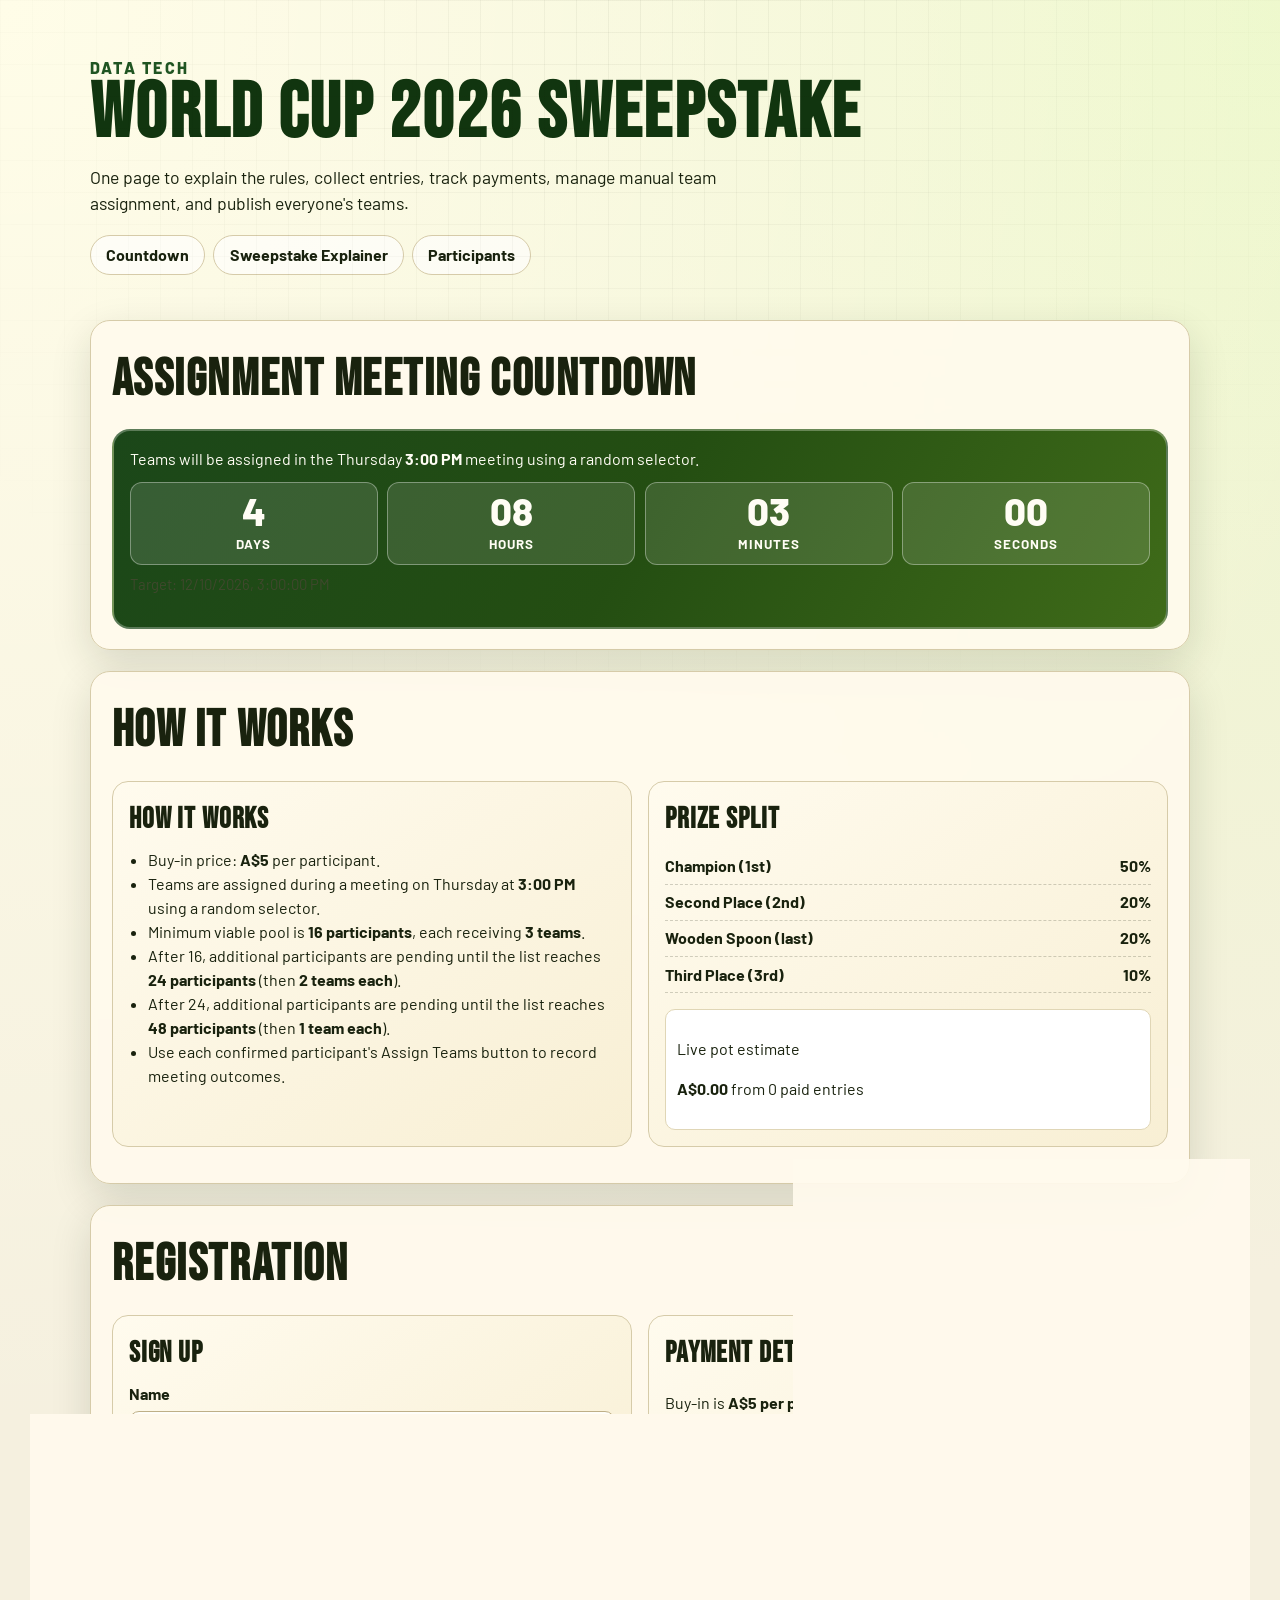
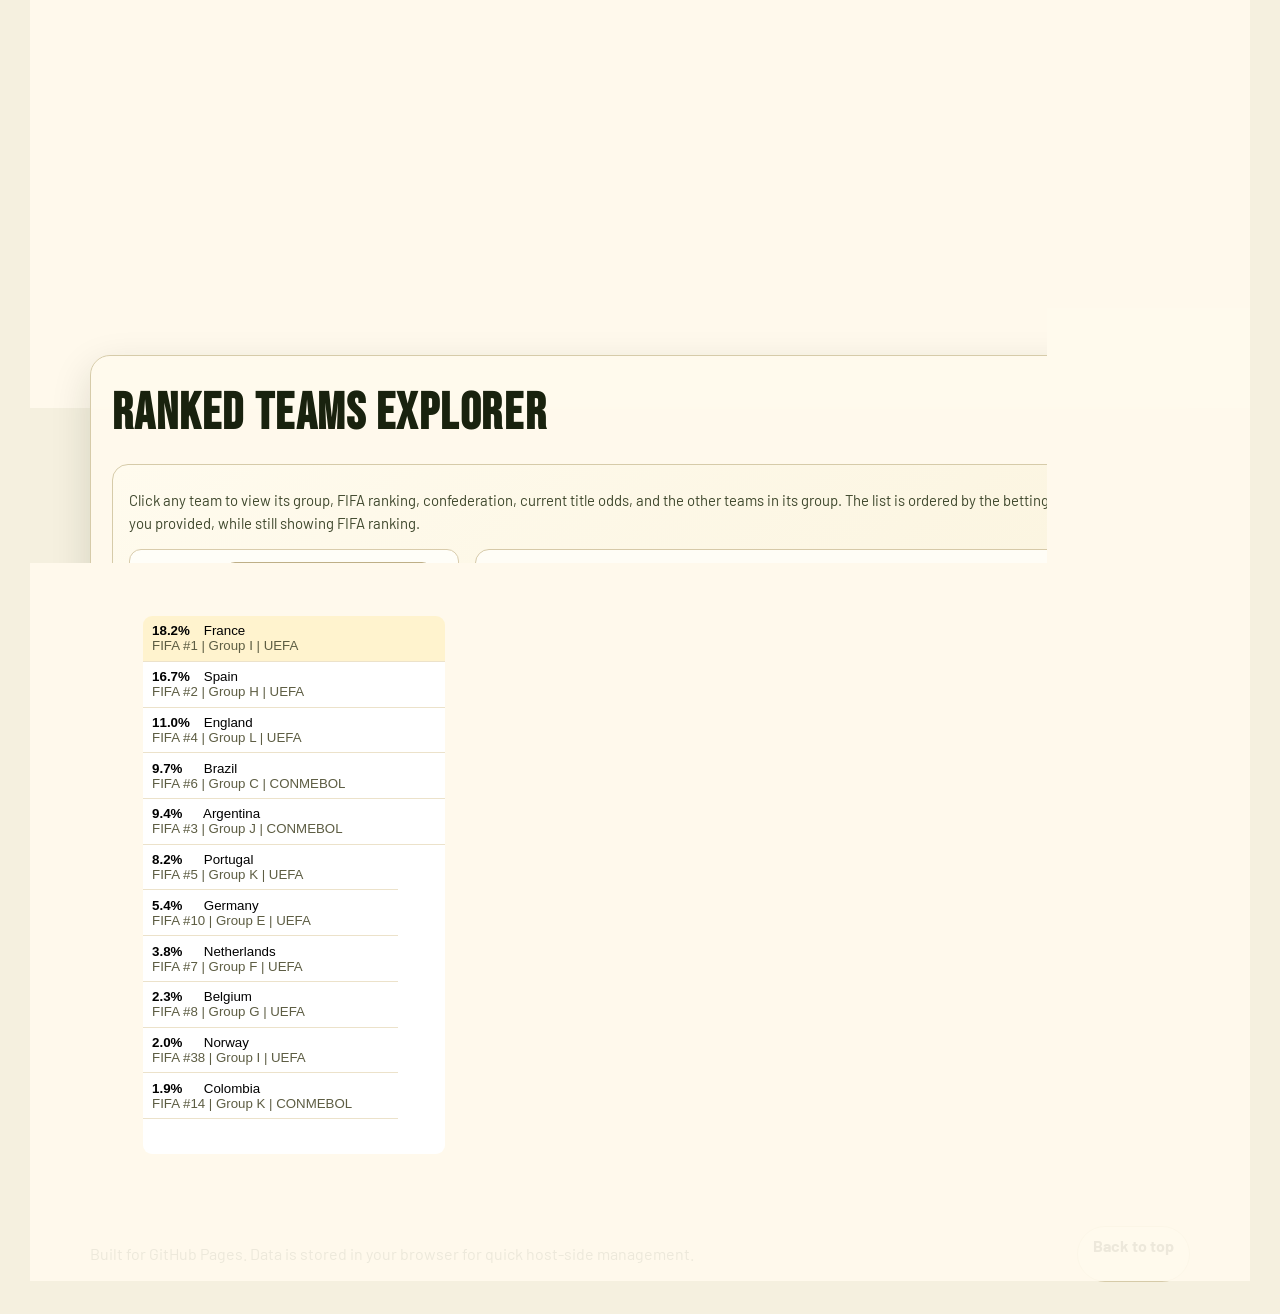
==== index.html @ b3dd6ff3 "Initial commit: FIFA World Cup 2026 Sweepstake application" ====
<!DOCTYPE html>
<html lang="en">
<head>
  <meta charset="UTF-8" />
  <meta name="viewport" content="width=device-width, initial-scale=1.0" />
  <title>FIFA World Cup 2026 Sweepstake</title>
  <meta name="description" content="Organise and run a FIFA World Cup 2026 sweepstake with signup, payment tracking, countdown, and manual team assignment." />
  <link rel="preconnect" href="https://fonts.googleapis.com" />
  <link rel="preconnect" href="https://fonts.gstatic.com" crossorigin />
  <link href="https://fonts.googleapis.com/css2?family=Bebas+Neue&family=Barlow:wght@400;500;700;800&display=swap" rel="stylesheet" />
  <link rel="stylesheet" href="styles.css" />
</head>
<body>
  <div class="page-bg" aria-hidden="true"></div>
  <header class="hero" id="top">
    <p class="kicker">Data Tech</p>
    <h1>World Cup 2026 Sweepstake</h1>
    <p class="subhead">
      One page to explain the rules, collect entries, track payments, manage manual team assignment,
      and publish everyone&apos;s teams.
    </p>
    <nav class="top-nav" aria-label="Page sections">
      <a href="#countdown">Countdown</a>
      <a href="#sweepstake">Sweepstake Explainer</a>
      <a href="#participants">Participants</a>
    </nav>
  </header>

  <main>
    <section id="countdown" class="panel">
      <h2>Assignment Meeting Countdown</h2>
      <div class="countdown-wrap">
        <p class="countdown-context">Teams will be assigned in the Thursday <strong>3:00 PM</strong> meeting using a random selector.</p>
        <div class="timer" aria-live="polite">
          <div><span id="days">0</span><small>Days</small></div>
          <div><span id="hours">0</span><small>Hours</small></div>
          <div><span id="minutes">0</span><small>Minutes</small></div>
          <div><span id="seconds">0</span><small>Seconds</small></div>
        </div>
        <p id="countdown-target" class="hint"></p>
      </div>
    </section>

    <section id="sweepstake" class="panel">
      <h2>How it works</h2>
      <div class="grid two">
        <article class="card">
          <h3>How It Works</h3>
          <ul>
            <li>Buy-in price: <strong>A$5</strong> per participant.</li>
            <li>Teams are assigned during a meeting on Thursday at <strong>3:00 PM</strong> using a random selector.</li>
            <li>Minimum viable pool is <strong>16 participants</strong>, each receiving <strong>3 teams</strong>.</li>
            <li>After 16, additional participants are pending until the list reaches <strong>24 participants</strong> (then <strong>2 teams each</strong>).</li>
            <li>After 24, additional participants are pending until the list reaches <strong>48 participants</strong> (then <strong>1 team each</strong>).</li>
            <li>Use each confirmed participant's Assign Teams button to record meeting outcomes.</li>
          </ul>
        </article>

        <article class="card">
          <h3>Prize Split</h3>
          <ul class="prize-list">
            <li><span>Champion (1st)</span><strong>50%</strong></li>
            <li><span>Second Place (2nd)</span><strong>20%</strong></li>
            <li><span>Wooden Spoon (last)</span><strong>20%</strong></li>
            <li><span>Third Place (3rd)</span><strong>10%</strong></li>
          </ul>
          <div class="pot-box">
            <p>Live pot estimate</p>
            <p><strong id="pot-total">A$0.00</strong> from <span id="paid-count">0</span> paid entries</p>
          </div>
        </article>
      </div>
    </section>

    <section id="participants" class="panel">
      <h2>REGISTRATION</h2>
      <div class="grid two">
        <article class="card">
          <h3>Sign Up</h3>
          <form id="participant-form" class="signup-form">
            <label>
              Name
              <input id="participant-name" type="text" maxlength="50" required />
            </label>
            <button type="submit" class="btn">Add Participant</button>
          </form>
        </article>

        <article class="card">
          <h3>Payment Details</h3>
          <p>Buy-in is <strong>A$5 per person</strong>.</p>
          <ul>
            <li>Payment method: PayID.</li>
            <li>PayID phone number: <strong>0426558666</strong>.</li>
            <li>Reference: Your name + "WC2026".</li>
            <li>After paying, tick "Paid" in the table below.</li>
          </ul>
        </article>
      </div>

      <article class="card" id="participant-register">
        <h3>Participant Register</h3>
        <p id="participant-status-summary" class="hint"></p>
        <h4>Confirmed (In)</h4>
        <div class="table-wrap">
          <table>
            <thead>
              <tr>
                <th>Name</th>
                <th>Paid</th>
                <th>Assigned Teams</th>
                <th>Action</th>
              </tr>
            </thead>
            <tbody id="participant-rows-in"></tbody>
          </table>
        </div>

        <h4>Pending (Depends On More Participants)</h4>
        <div class="table-wrap">
          <table>
            <thead>
              <tr>
                <th>Name</th>
                <th>Paid</th>
                <th>Assigned Teams</th>
                <th>Action</th>
              </tr>
            </thead>
            <tbody id="participant-rows-pending"></tbody>
          </table>
        </div>
      </article>
    </section>

    <section id="teams-explorer" class="panel">
      <h2>Ranked Teams Explorer</h2>
      <article class="card">
        <p class="hint">
          Click any team to view its group, FIFA ranking, confederation, current title odds, and the other teams in its group.
          The list is ordered by the betting-market odds you provided, while still showing FIFA ranking.
        </p>
        <div class="ranking-explorer">
          <aside class="ranking-sidebar">
            <label for="team-search">Filter teams</label>
            <input id="team-search" type="text" placeholder="Type team or group..." />
            <div id="ranked-team-list" class="ranked-team-list" role="listbox" aria-label="Ranked teams"></div>
          </aside>
          <section id="team-detail" class="team-detail" aria-live="polite"></section>
        </div>
      </article>
    </section>
  </main>

  <footer>
    <p>Built for GitHub Pages. Data is stored in your browser for quick host-side management.</p>
    <a href="#top">Back to top</a>
  </footer>

  <script src="app.js"></script>
</body>
</html>
---- styles.css ----
:root {
  --bg: #f5f0df;
  --bg-soft: #fff8ea;
  --ink: #19220e;
  --deep-green: #205522;
  --grass: #5b8f29;
  --gold: #f2b705;
  --line: #d6cba9;
  --card: rgba(255, 250, 237, 0.92);
  --shadow: 0 14px 40px rgba(21, 35, 11, 0.14);
}

* {
  box-sizing: border-box;
}

html {
  scroll-behavior: smooth;
}

body {
  margin: 0;
  font-family: "Barlow", sans-serif;
  color: var(--ink);
  background: radial-gradient(circle at 0% 0%, #fffde8, transparent 45%),
    radial-gradient(circle at 100% 0%, #ecf8ca, transparent 40%),
    var(--bg);
  min-height: 100vh;
  line-height: 1.5;
}

.page-bg {
  position: fixed;
  inset: 0;
  pointer-events: none;
  background-image: linear-gradient(to right, rgba(25, 34, 14, 0.05) 1px, transparent 1px),
    linear-gradient(to bottom, rgba(25, 34, 14, 0.05) 1px, transparent 1px);
  background-size: 32px 32px;
  mask-image: radial-gradient(circle at 50% 0%, black, transparent 75%);
}

.hero,
.panel,
footer {
  width: min(1100px, 92vw);
  margin: 0 auto;
}

.hero {
  padding: 3.5rem 0 1.5rem;
  animation: rise-in 550ms ease-out;
}

.kicker {
  font-weight: 800;
  letter-spacing: 0.14em;
  text-transform: uppercase;
  color: var(--deep-green);
  margin: 0;
}

h1,
h2,
h3,
h4 {
  margin: 0;
  font-family: "Bebas Neue", sans-serif;
  letter-spacing: 0.03em;
}

h1 {
  font-size: clamp(3rem, 6vw, 5.6rem);
  line-height: 0.9;
  color: #11350f;
  text-wrap: balance;
}

.subhead {
  margin-top: 0.9rem;
  max-width: 70ch;
  font-size: 1.1rem;
}

.top-nav {
  margin-top: 1.2rem;
  display: flex;
  flex-wrap: wrap;
  gap: 0.5rem;
}

.top-nav a,
footer a {
  text-decoration: none;
  color: var(--ink);
  border: 1px solid var(--line);
  border-radius: 999px;
  padding: 0.42rem 0.95rem;
  font-weight: 700;
  background: rgba(255, 255, 255, 0.64);
}

.top-nav a:hover,
footer a:hover {
  background: var(--gold);
  color: #1f2306;
  border-color: #d29c05;
}

.panel {
  margin-top: 1.3rem;
  padding: 1.3rem;
  border: 1px solid var(--line);
  border-radius: 20px;
  background: var(--card);
  box-shadow: var(--shadow);
  backdrop-filter: blur(3px);
  animation: rise-in 620ms ease both;
}

.panel h2 {
  font-size: clamp(2rem, 5vw, 3.2rem);
  margin-bottom: 0.7rem;
}

.card {
  border: 1px solid var(--line);
  border-radius: 16px;
  background: linear-gradient(145deg, #fffbee, #f8efd4);
  padding: 1rem;
}

.card h3 {
  font-size: 1.8rem;
  margin-bottom: 0.45rem;
}

.grid.two {
  display: grid;
  gap: 1rem;
  grid-template-columns: repeat(2, minmax(0, 1fr));
  margin-bottom: 1rem;
}

ul {
  margin-top: 0.4rem;
  padding-left: 1.2rem;
}

.prize-list {
  list-style: none;
  padding: 0;
}

.prize-list li {
  display: flex;
  justify-content: space-between;
  align-items: baseline;
  border-bottom: 1px dashed rgba(25, 34, 14, 0.2);
  padding: 0.35rem 0;
  font-weight: 700;
}

.pot-box {
  margin-top: 0.7rem;
  background: #fff;
  border: 1px solid #e0d6b6;
  border-radius: 10px;
  padding: 0.7rem;
}

.hint {
  color: #3f482d;
  font-size: 0.93rem;
  margin-top: 0.5rem;
}

.ranking-explorer {
  margin-top: 0.8rem;
  display: grid;
  grid-template-columns: minmax(260px, 330px) 1fr;
  gap: 1rem;
}

.ranking-sidebar {
  border: 1px solid #d9ccac;
  border-radius: 12px;
  padding: 0.75rem;
  background: #fffef8;
}

.ranking-sidebar label {
  font-weight: 700;
  font-size: 0.92rem;
}

.ranked-team-list {
  margin-top: 0.6rem;
  max-height: 540px;
  overflow: auto;
  border: 1px solid #e5d8b8;
  border-radius: 10px;
  background: #fff;
}

.rank-item {
  width: 100%;
  border: 0;
  border-bottom: 1px solid #ece2ca;
  background: #fff;
  text-align: left;
  padding: 0.46rem 0.58rem;
  cursor: pointer;
}

.rank-item:hover,
.rank-item.active {
  background: #fff3ce;
}

.rank-item strong {
  display: inline-block;
  min-width: 3rem;
}

.rank-item .mini {
  color: #5d5d43;
  font-size: 0.83rem;
}

.team-detail {
  border: 1px solid #d6c9a8;
  border-radius: 14px;
  background: #fffdf6;
  padding: 0.95rem;
}

.team-head {
  display: flex;
  align-items: center;
  gap: 0.8rem;
}

.team-flag {
  width: 72px;
  height: 48px;
  object-fit: cover;
  border: 1px solid #cfb37a;
  border-radius: 8px;
}

.team-head h4 {
  font-size: 1.9rem;
}

.team-head-copy {
  flex: 1;
}

.team-meta-line {
  margin-top: 0.12rem;
  font-size: 0.9rem;
  color: #4c5532;
}

.detail-grid {
  margin-top: 0.8rem;
  display: grid;
  grid-template-columns: 1fr;
  gap: 0.8rem;
}

.group-panel,
.summary-panel {
  border: 1px solid #decfab;
  border-radius: 10px;
  background: #fff;
  padding: 0.65rem;
}

.group-panel p,
.summary-panel p {
  margin: 0.2rem 0 0;
}

.odds-pill {
  display: inline-flex;
  align-items: center;
  border: 1px solid #ccb26a;
  background: #fff0bf;
  color: #513b00;
  border-radius: 999px;
  padding: 0.18rem 0.55rem;
  font-size: 0.82rem;
  font-weight: 800;
  letter-spacing: 0.03em;
}

.group-teams {
  display: flex;
  flex-wrap: wrap;
  gap: 0.45rem;
  margin-top: 0.5rem;
}

.group-team-chip {
  display: inline-flex;
  align-items: center;
  gap: 0.32rem;
  padding: 0.3rem 0.55rem;
  border-radius: 999px;
  border: 1px solid #d9ccaa;
  background: #fff9e8;
  font-size: 0.88rem;
}

.group-team-chip.active {
  border-color: #b88a00;
  background: #ffe7a0;
  font-weight: 700;
}

.team-blurb {
  margin-top: 0.8rem;
}

.countdown-wrap {
  background: linear-gradient(120deg, #1b4719 0%, #244e12 50%, #3f6b19 100%);
  color: #fffdf4;
  border-radius: 18px;
  padding: 1rem;
  border: 2px solid rgba(255, 255, 255, 0.28);
}

.countdown-context {
  margin: 0;
}

.timer {
  margin-top: 0.65rem;
  display: grid;
  grid-template-columns: repeat(4, minmax(0, 1fr));
  gap: 0.6rem;
}

.timer div {
  border-radius: 12px;
  background: rgba(255, 255, 255, 0.12);
  border: 1px solid rgba(255, 255, 255, 0.35);
  text-align: center;
  padding: 0.6rem 0.3rem;
}

.timer span {
  display: block;
  font-size: clamp(1.7rem, 4vw, 2.4rem);
  font-weight: 800;
  line-height: 1;
}

.timer small {
  text-transform: uppercase;
  letter-spacing: 0.08em;
  font-weight: 700;
}

.roulette-card {
  margin-top: 1rem;
}

.btn {
  appearance: none;
  border: 1px solid #9a7600;
  background: linear-gradient(180deg, #ffd429 0%, #f7b908 100%);
  color: #2a2400;
  font-weight: 800;
  letter-spacing: 0.03em;
  border-radius: 999px;
  padding: 0.58rem 1rem;
  cursor: pointer;
}

.btn:hover {
  filter: saturate(1.08);
  transform: translateY(-1px);
}

.signup-form {
  display: grid;
  gap: 0.8rem;
}

.signup-form label {
  display: grid;
  gap: 0.32rem;
  font-weight: 700;
}

input[type="text"] {
  border: 1px solid #beaf87;
  border-radius: 10px;
  padding: 0.55rem 0.7rem;
  font: inherit;
  background: #fffef9;
}

.table-wrap {
  overflow-x: auto;
}

table {
  width: 100%;
  border-collapse: collapse;
}

th,
td {
  border-bottom: 1px solid #d7ccaa;
  text-align: left;
  padding: 0.55rem 0.45rem;
  vertical-align: top;
}

th {
  font-size: 0.9rem;
  text-transform: uppercase;
  letter-spacing: 0.05em;
  color: #3e4828;
}

.team-chip {
  display: inline-block;
  padding: 0.2rem 0.45rem;
  margin: 0.15rem;
  border-radius: 999px;
  border: 1px solid #d7c48d;
  background: #fff8dc;
  font-size: 0.86rem;
  font-weight: 600;
}

.ghost-btn {
  border: 1px solid #ac9870;
  background: #fff;
  color: #4a3613;
  border-radius: 9px;
  font-weight: 700;
  padding: 0.3rem 0.6rem;
  cursor: pointer;
}

.ghost-btn:hover {
  background: #fff2ce;
}

footer {
  padding: 1.2rem 0 2rem;
  display: flex;
  flex-wrap: wrap;
  justify-content: space-between;
  gap: 0.8rem;
}

@keyframes rise-in {
  from {
    opacity: 0;
    transform: translateY(8px);
  }
  to {
    opacity: 1;
    transform: translateY(0);
  }
}

@media (max-width: 980px) {
  .ranking-explorer {
    grid-template-columns: 1fr;
  }

  .ranked-team-list {
    max-height: 260px;
  }
}

@media (max-width: 860px) {
  .grid.two,
  .detail-grid {
    grid-template-columns: 1fr;
  }

  .timer {
    grid-template-columns: repeat(2, minmax(0, 1fr));
  }
}
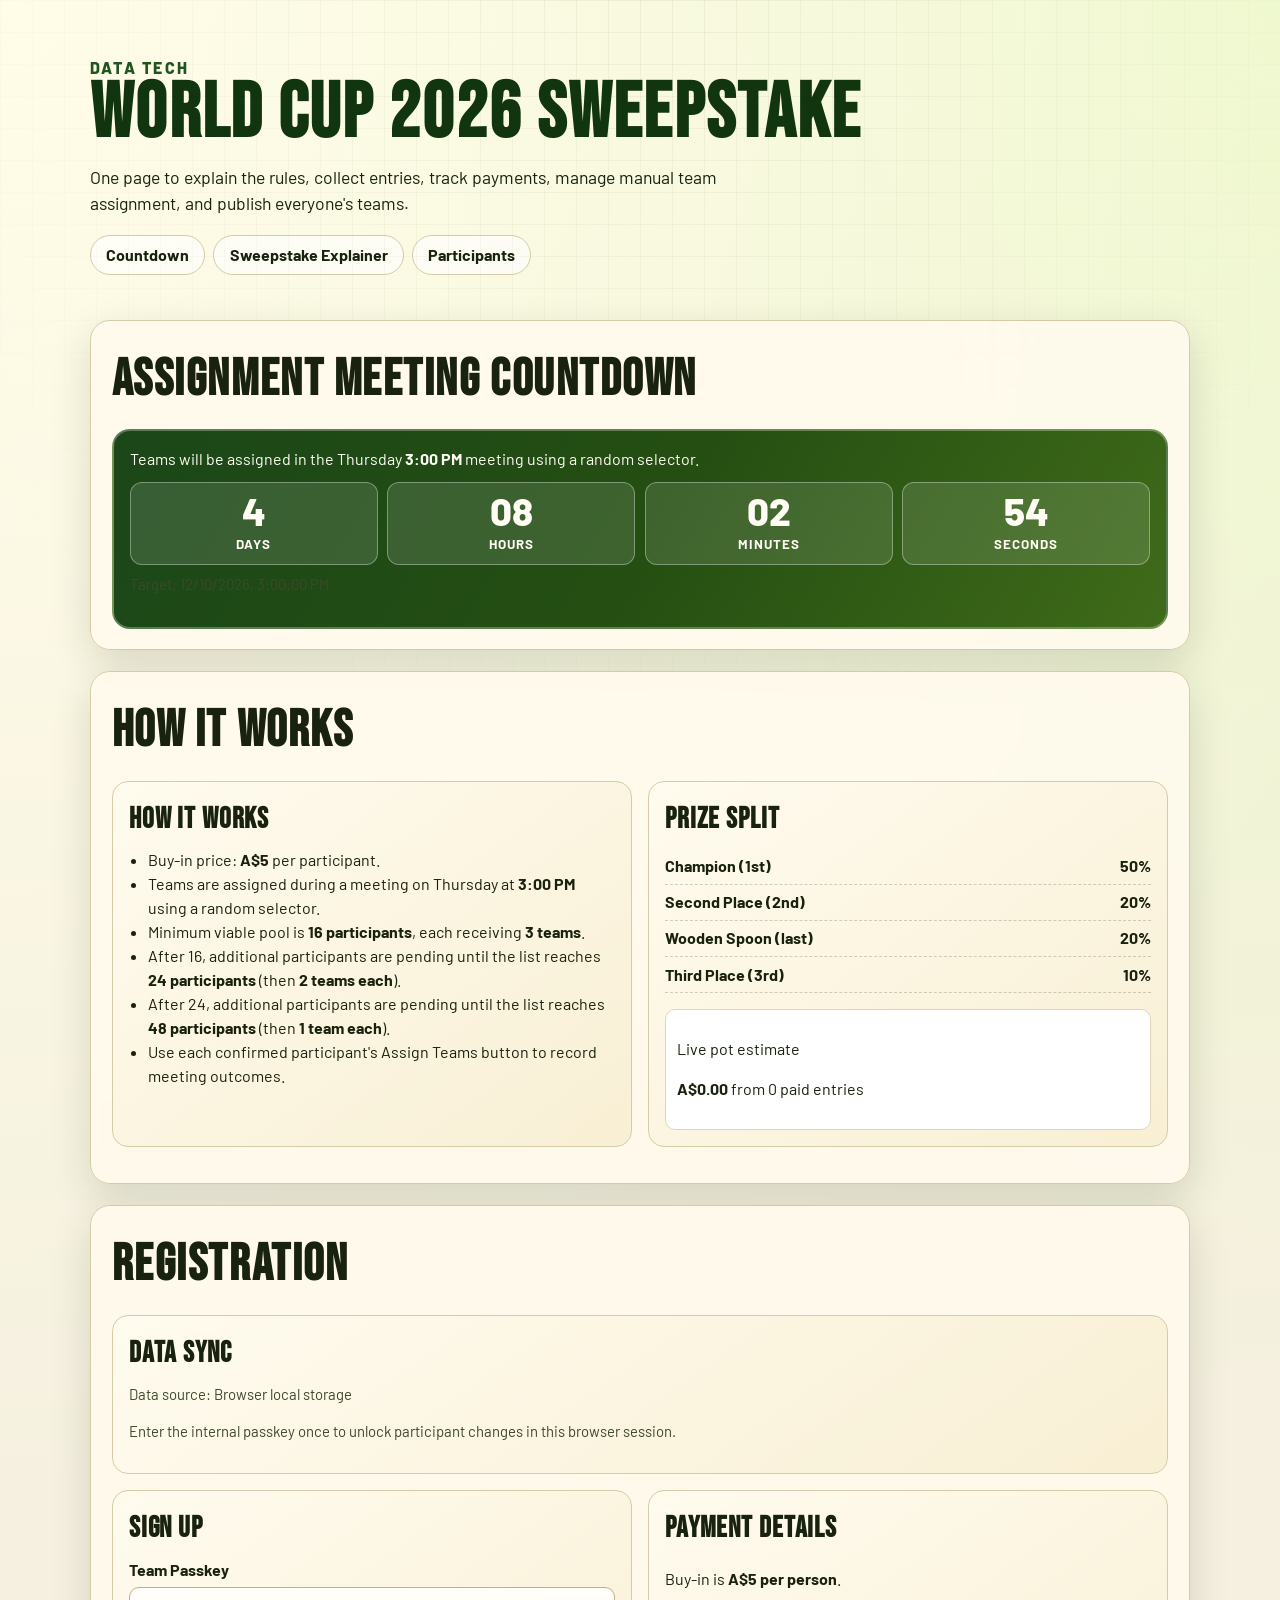
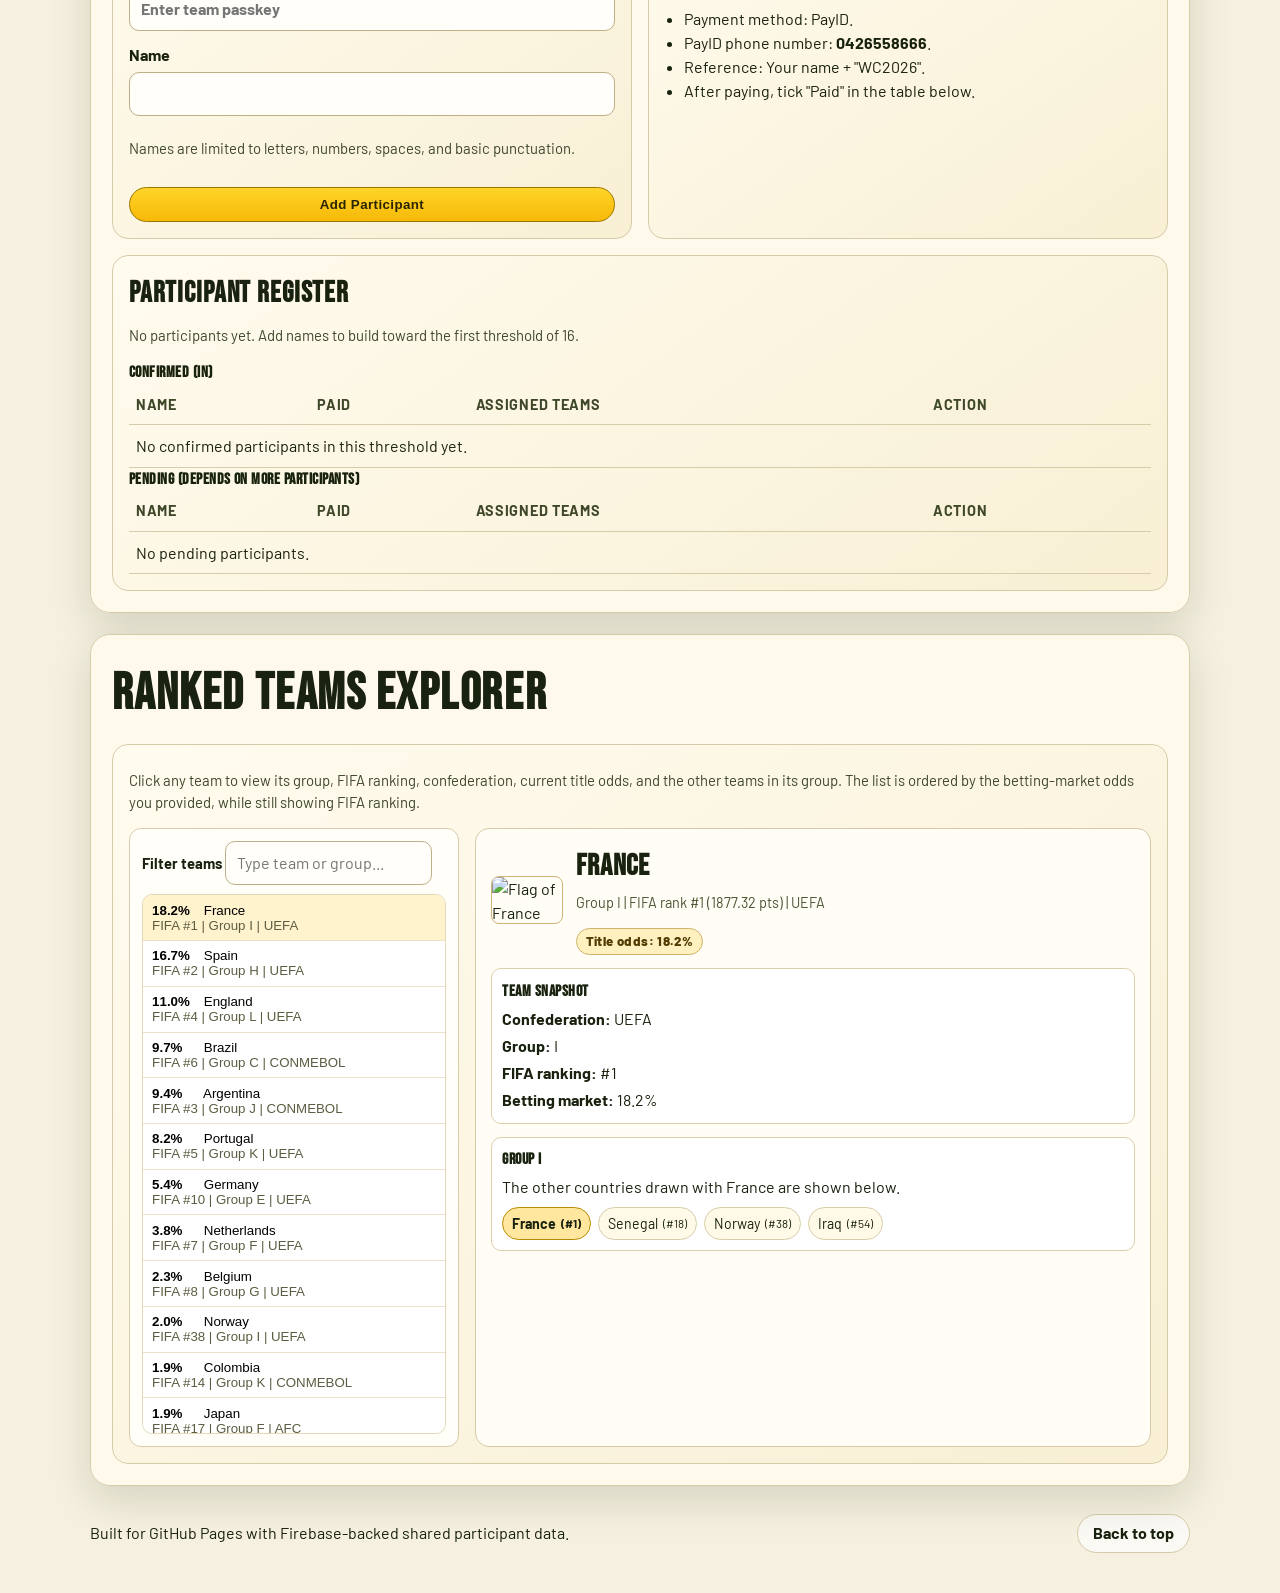
==== commit 8ca75a7f: "Deploy GitHub Pages" ====
--- a/index.html
+++ b/index.html
@@ -74,14 +74,27 @@
 
     <section id="participants" class="panel">
       <h2>REGISTRATION</h2>
+      <article class="card auth-card">
+        <div>
+          <h3>Data Sync</h3>
+          <p id="sync-mode" class="hint">Checking data source...</p>
+          <p id="auth-status" class="hint">Enter the internal passkey once to unlock name entry in this session.</p>
+        </div>
+      </article>
+
       <div class="grid two">
         <article class="card">
           <h3>Sign Up</h3>
           <form id="participant-form" class="signup-form">
             <label>
+              Team Passkey
+              <input id="entry-passkey" type="password" maxlength="100" required autocomplete="off" />
+            </label>
+            <label>
               Name
-              <input id="participant-name" type="text" maxlength="50" required />
+              <input id="participant-name" type="text" maxlength="50" pattern="[A-Za-z0-9][A-Za-z0-9 .,'()\-]{0,49}" title="Use letters, numbers, spaces, and . , ' ( ) - only." required />
             </label>
+            <p class="hint">Names are limited to letters, numbers, spaces, and basic punctuation.</p>
             <button type="submit" class="btn">Add Participant</button>
           </form>
         </article>
@@ -153,10 +166,13 @@
   </main>
 
   <footer>
-    <p>Built for GitHub Pages. Data is stored in your browser for quick host-side management.</p>
+    <p>Built for GitHub Pages with Firebase-backed shared participant data.</p>
     <a href="#top">Back to top</a>
   </footer>
 
+  <script src="https://www.gstatic.com/firebasejs/10.12.2/firebase-app-compat.js"></script>
+  <script src="https://www.gstatic.com/firebasejs/10.12.2/firebase-firestore-compat.js"></script>
+  <script src="firebase-config.js"></script>
   <script src="app.js"></script>
 </body>
 </html>
--- a/styles.css
+++ b/styles.css
@@ -132,6 +132,20 @@
 .card h3 {
   font-size: 1.8rem;
   margin-bottom: 0.45rem;
+}
+
+.auth-card {
+  margin-bottom: 1rem;
+  display: flex;
+  align-items: center;
+  justify-content: space-between;
+  gap: 1rem;
+}
+
+.auth-actions {
+  display: flex;
+  gap: 0.5rem;
+  flex-wrap: wrap;
 }
 
 .grid.two {
@@ -395,7 +409,8 @@
   font-weight: 700;
 }
 
-input[type="text"] {
+input[type="text"],
+input[type="password"] {
   border: 1px solid #beaf87;
   border-radius: 10px;
   padding: 0.55rem 0.7rem;
@@ -457,7 +472,12 @@
   display: flex;
   flex-wrap: wrap;
   justify-content: space-between;
+  align-items: center;
   gap: 0.8rem;
+}
+
+footer a {
+  margin-left: auto;
 }
 
 @keyframes rise-in {
@@ -490,4 +510,17 @@
   .timer {
     grid-template-columns: repeat(2, minmax(0, 1fr));
   }
-}
+
+  .auth-card {
+    flex-direction: column;
+    align-items: flex-start;
+  }
+
+  footer {
+    align-items: flex-start;
+  }
+
+  footer a {
+    margin-left: 0;
+  }
+}
